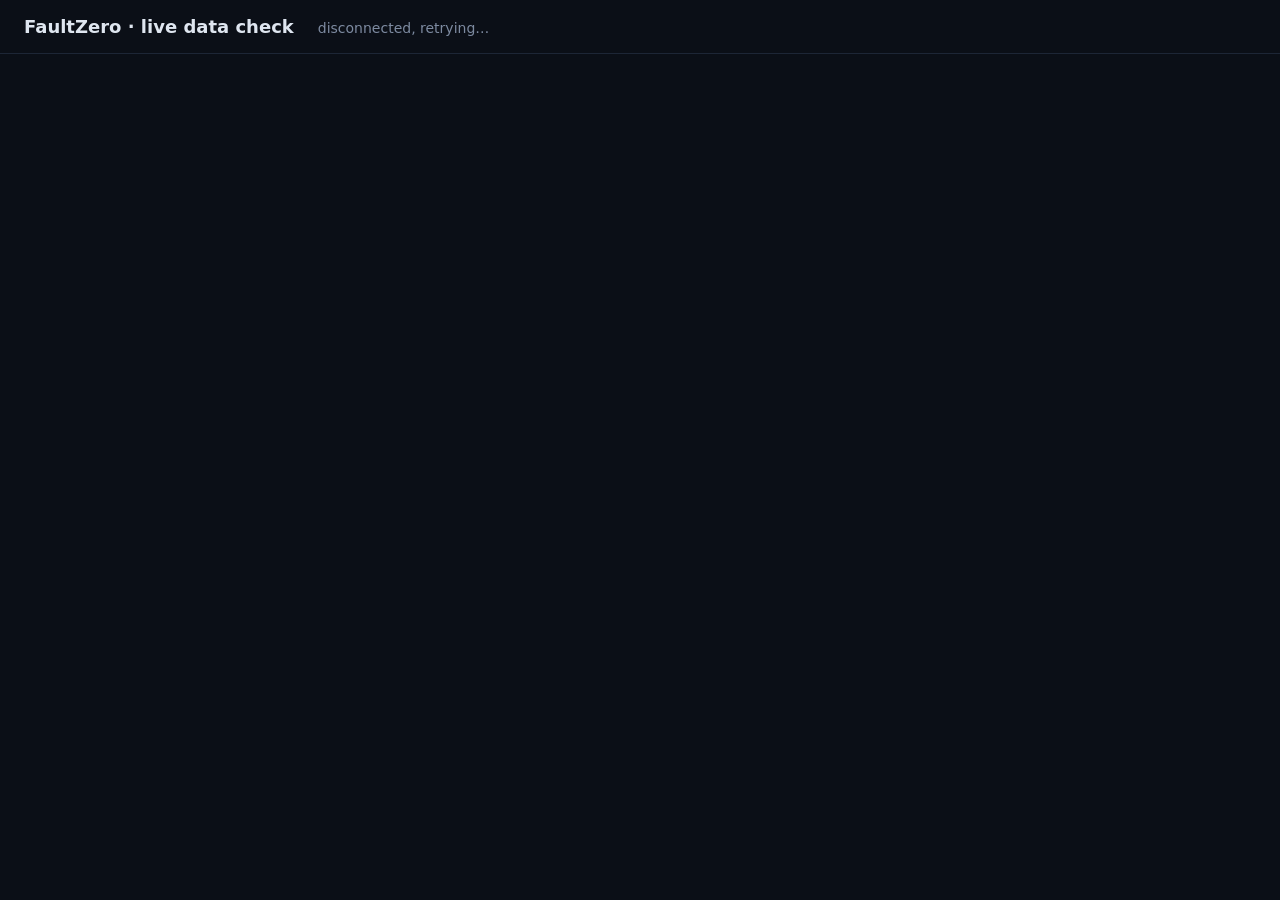
==== frontend/index.html @ 606e4df6 "Add backend server, fake live data, facility layout and formats" ====
<!DOCTYPE html>
<html lang="en">
<head>
<meta charset="utf-8">
<meta name="viewport" content="width=device-width, initial-scale=1">
<title>FaultZero · live check</title>
<style>
  body { margin: 0; font-family: system-ui, sans-serif; background: #0b0f17; color: #dfe6f0; }
  header { padding: 16px 24px; display: flex; gap: 24px; align-items: baseline; border-bottom: 1px solid #1d2636; }
  h1 { font-size: 18px; margin: 0; }
  .muted { color: #7d8aa0; font-size: 14px; }
  .bar { padding: 12px 24px; display: flex; gap: 8px; flex-wrap: wrap; }
  button { background: #1a2333; color: #dfe6f0; border: 1px solid #2c3a52; border-radius: 6px; padding: 8px 12px; cursor: pointer; }
  button:hover { border-color: #4b6a9b; }
  .grid { padding: 12px 24px; display: grid; grid-template-columns: repeat(auto-fill, minmax(150px, 1fr)); gap: 8px; }
  .tile { border-radius: 8px; padding: 10px; background: #121a27; border: 1px solid #1d2636; font-size: 13px; }
  .tile b { display: block; margin-bottom: 4px; }
  .ok { border-left: 4px solid #2e9e6a; }
  .warning, .degrading, .on_battery { border-left: 4px solid #e0a526; }
  .critical, .tripped, .depleted, .offline, .down, .no_power { border-left: 4px solid #e5484d; }
  .standby { border-left: 4px solid #4b6a9b; }
</style>
</head>
<body>
<header>
  <h1>FaultZero · live data check</h1>
  <span class="muted" id="clock">connecting…</span>
</header>
<div class="bar" id="buttons"></div>
<div class="grid" id="grid"></div>
<script>
  const fmt = v => (typeof v === "number" ? v.toFixed(1) : v);
  const skip = new Set(["status"]);

  async function post(url, body) {
    await fetch(url, { method: "POST", headers: { "Content-Type": "application/json" }, body: JSON.stringify(body || {}) });
  }

  async function setupButtons() {
    const opts = await (await fetch("/api/options")).json();
    const bar = document.getElementById("buttons");
    const add = (label, fn) => { const b = document.createElement("button"); b.textContent = label; b.onclick = fn; bar.appendChild(b); };
    opts.failures.forEach(k => add("Break: " + k, () => post("/api/inject", { kind: k })));
    opts.actions.forEach(a => add("Fix: " + a, () => post("/api/action", { action: a })));
    add("Reset", () => post("/api/reset"));
  }

  function render(snap) {
    document.getElementById("clock").textContent =
      `sim minute ${snap.minute} · ${snap.t.replace("T", " ")} · outdoor ${snap.outdoor_temp_c}°C`;
    const grid = document.getElementById("grid");
    grid.innerHTML = "";
    for (const [id, a] of Object.entries(snap.assets)) {
      const div = document.createElement("div");
      div.className = "tile " + a.status;
      const lines = Object.entries(a).filter(([k]) => !skip.has(k)).map(([k, v]) => `${k}: ${fmt(v)}`).join("<br>");
      div.innerHTML = `<b>${id} · ${a.status}</b>${lines}`;
      grid.appendChild(div);
    }
  }

  setupButtons();
  const es = new EventSource("/api/stream");
  es.onmessage = e => render(JSON.parse(e.data));
  es.onerror = () => (document.getElementById("clock").textContent = "disconnected, retrying…");
</script>
</body>
</html>
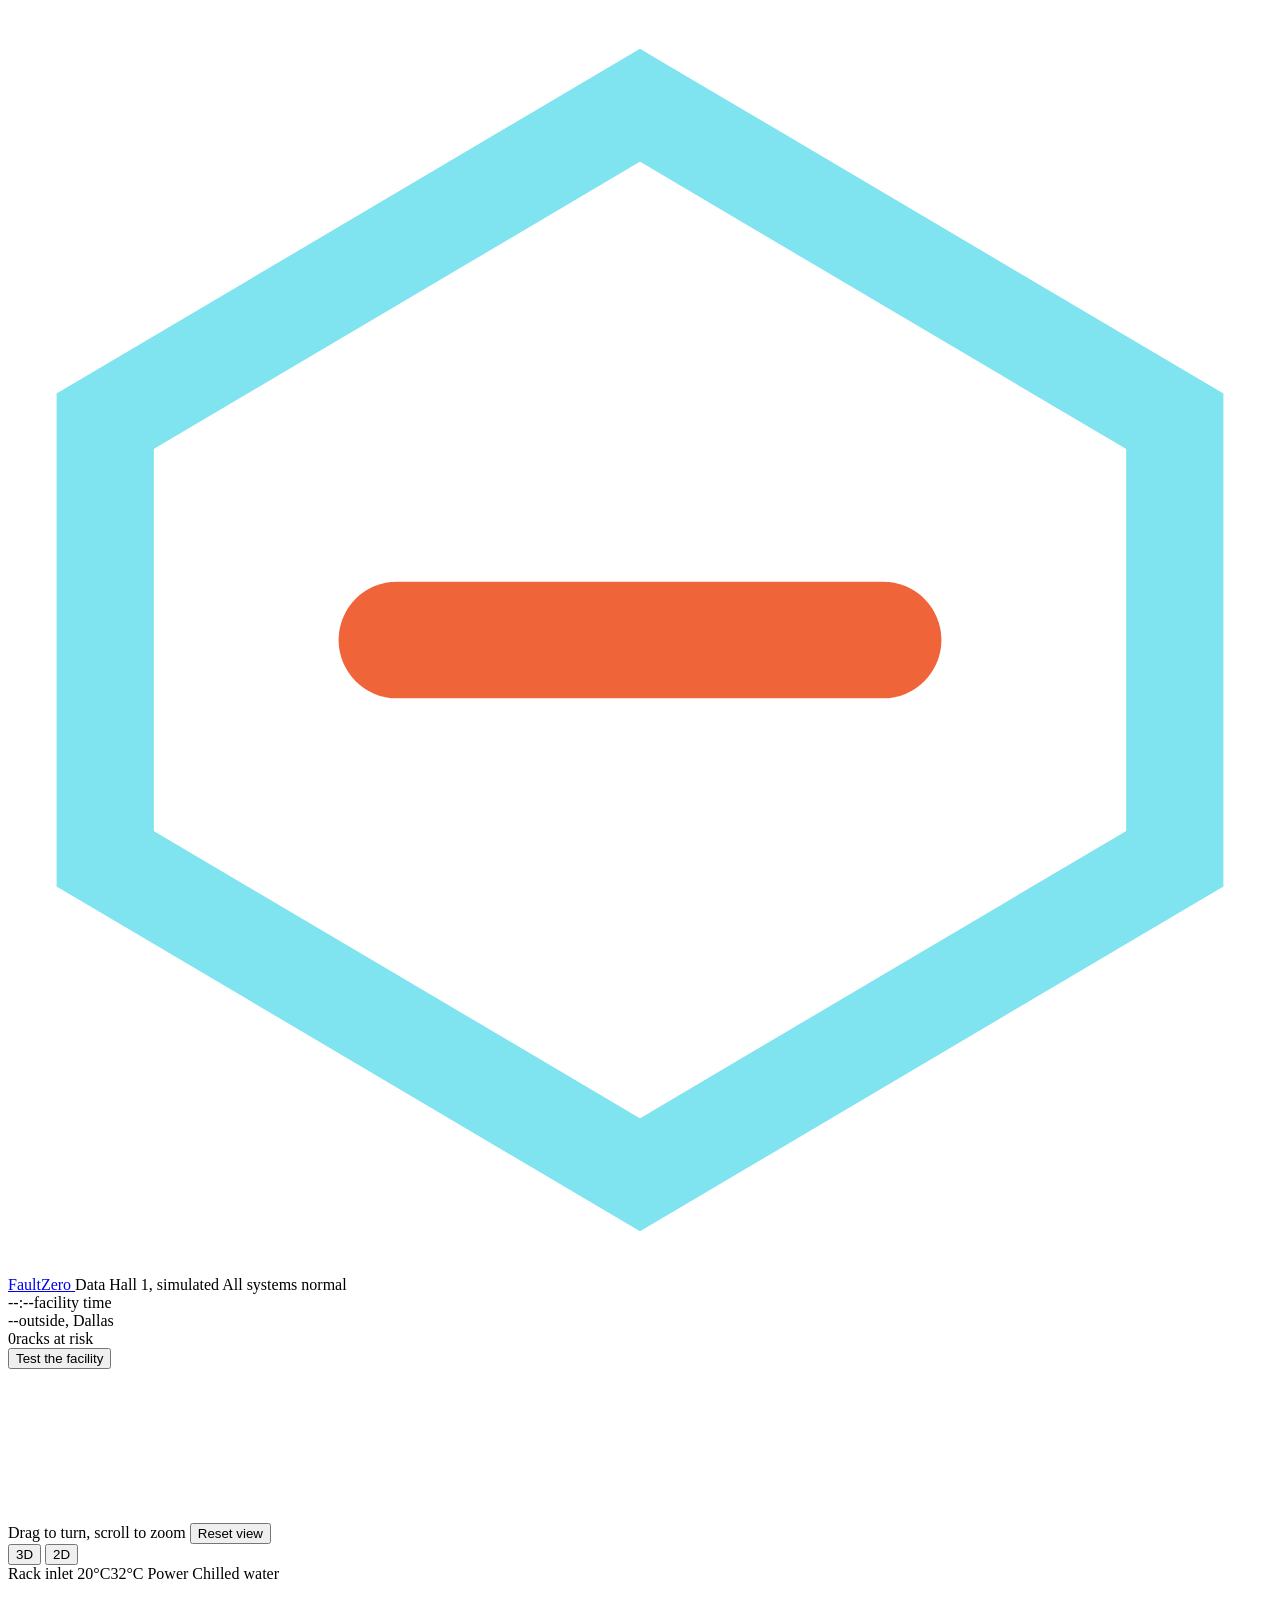
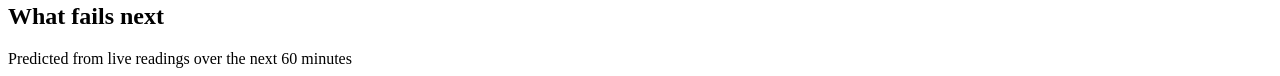
==== commit 2b7e912b: "Add Nemotron agent, cinematic story page and failure effects" ====
--- a/frontend/index.html
+++ b/frontend/index.html
@@ -3,66 +3,87 @@
 <head>
 <meta charset="utf-8">
 <meta name="viewport" content="width=device-width, initial-scale=1">
-<title>FaultZero · live check</title>
-<style>
-  body { margin: 0; font-family: system-ui, sans-serif; background: #0b0f17; color: #dfe6f0; }
-  header { padding: 16px 24px; display: flex; gap: 24px; align-items: baseline; border-bottom: 1px solid #1d2636; }
-  h1 { font-size: 18px; margin: 0; }
-  .muted { color: #7d8aa0; font-size: 14px; }
-  .bar { padding: 12px 24px; display: flex; gap: 8px; flex-wrap: wrap; }
-  button { background: #1a2333; color: #dfe6f0; border: 1px solid #2c3a52; border-radius: 6px; padding: 8px 12px; cursor: pointer; }
-  button:hover { border-color: #4b6a9b; }
-  .grid { padding: 12px 24px; display: grid; grid-template-columns: repeat(auto-fill, minmax(150px, 1fr)); gap: 8px; }
-  .tile { border-radius: 8px; padding: 10px; background: #121a27; border: 1px solid #1d2636; font-size: 13px; }
-  .tile b { display: block; margin-bottom: 4px; }
-  .ok { border-left: 4px solid #2e9e6a; }
-  .warning, .degrading, .on_battery { border-left: 4px solid #e0a526; }
-  .critical, .tripped, .depleted, .offline, .down, .no_power { border-left: 4px solid #e5484d; }
-  .standby { border-left: 4px solid #4b6a9b; }
-</style>
+<title>FaultZero</title>
+<link rel="preconnect" href="https://fonts.googleapis.com">
+<link rel="preconnect" href="https://fonts.gstatic.com" crossorigin>
+<link href="https://fonts.googleapis.com/css2?family=Barlow:wght@400;600;700&family=Barlow+Condensed:wght@500;600&display=swap" rel="stylesheet">
+<link rel="stylesheet" href="/static/styles.css">
 </head>
 <body>
-<header>
-  <h1>FaultZero · live data check</h1>
-  <span class="muted" id="clock">connecting…</span>
-</header>
-<div class="bar" id="buttons"></div>
-<div class="grid" id="grid"></div>
-<script>
-  const fmt = v => (typeof v === "number" ? v.toFixed(1) : v);
-  const skip = new Set(["status"]);
+<div class="screen-flash" id="screen-flash" aria-hidden="true"></div>
+<div class="app">
+  <header class="top">
+    <a class="brand" href="/" title="Back to the story">
+      <svg class="brand-mark" viewBox="0 0 26 26" aria-hidden="true">
+        <path d="M13 2 24 8.5v9L13 24 2 17.5v-9Z" fill="none" stroke="#7fe3f0" stroke-width="2"/>
+        <path d="M8 13h10" stroke="#f0643a" stroke-width="2.4" stroke-linecap="round"/>
+      </svg>
+      <span class="brand-name">FaultZero</span>
+    </a>
+    <span class="facility">Data Hall 1, simulated</span>
+    <span class="status" id="status">All systems normal</span>
 
-  async function post(url, body) {
-    await fetch(url, { method: "POST", headers: { "Content-Type": "application/json" }, body: JSON.stringify(body || {}) });
-  }
+    <div class="readouts">
+      <div class="readout"><span class="num" id="clock">--:--</span><span class="lbl">facility time</span></div>
+      <div class="readout"><span class="num" id="outdoor">--</span><span class="lbl">outside, Dallas</span></div>
+      <div class="readout risk zero" id="risk-wrap"><span class="num" id="risk">0</span><span class="lbl">racks at risk</span></div>
+    </div>
 
-  async function setupButtons() {
-    const opts = await (await fetch("/api/options")).json();
-    const bar = document.getElementById("buttons");
-    const add = (label, fn) => { const b = document.createElement("button"); b.textContent = label; b.onclick = fn; bar.appendChild(b); };
-    opts.failures.forEach(k => add("Break: " + k, () => post("/api/inject", { kind: k })));
-    opts.actions.forEach(a => add("Fix: " + a, () => post("/api/action", { action: a })));
-    add("Reset", () => post("/api/reset"));
-  }
+    <div class="menu-wrap">
+      <button class="btn" id="menu-btn" aria-haspopup="true" aria-expanded="false">Test the facility</button>
+      <div class="menu" id="menu" hidden>
+        <h3>Break something</h3>
+        <div id="menu-break"></div>
+        <hr>
+        <h3>Fix something</h3>
+        <div id="menu-fix"></div>
+        <hr>
+        <button id="calm-btn">Turn off animations</button>
+        <button id="reset-btn">Reset the facility</button>
+      </div>
+    </div>
+  </header>
 
-  function render(snap) {
-    document.getElementById("clock").textContent =
-      `sim minute ${snap.minute} · ${snap.t.replace("T", " ")} · outdoor ${snap.outdoor_temp_c}°C`;
-    const grid = document.getElementById("grid");
-    grid.innerHTML = "";
-    for (const [id, a] of Object.entries(snap.assets)) {
-      const div = document.createElement("div");
-      div.className = "tile " + a.status;
-      const lines = Object.entries(a).filter(([k]) => !skip.has(k)).map(([k, v]) => `${k}: ${fmt(v)}`).join("<br>");
-      div.innerHTML = `<b>${id} · ${a.status}</b>${lines}`;
-      grid.appendChild(div);
-    }
-  }
+  <main class="map" id="map" aria-label="Data hall floor map">
+    <div id="three" class="three"></div>
+    <svg id="svg" role="img" aria-label="Isometric map of the data hall"></svg>
+    <div class="view-tools" id="view-tools">
+      <span id="view-hint">Drag to turn, scroll to zoom</span>
+      <button class="btn" id="view-reset">Reset view</button>
+      <div class="switch" id="view-switch" role="group" aria-label="Map view">
+        <button id="view-3d" aria-pressed="true">3D</button>
+        <button id="view-2d" aria-pressed="false">2D</button>
+      </div>
+    </div>
+    <div class="tip" id="tip" hidden></div>
+    <div class="legend" aria-hidden="true">
+      <span>Rack inlet 20°C</span><span class="ramp"></span><span>32°C</span>
+      <span><i class="key-line" style="color: var(--power)"></i>Power</span>
+      <span><i class="key-line" style="color: var(--water)"></i>Chilled water</span>
+    </div>
+  </main>
 
-  setupButtons();
-  const es = new EventSource("/api/stream");
-  es.onmessage = e => render(JSON.parse(e.data));
-  es.onerror = () => (document.getElementById("clock").textContent = "disconnected, retrying…");
+  <aside class="side" id="side">
+    <div id="slot-incident" aria-live="polite"></div>
+    <div id="slot-agent" aria-live="polite"></div>
+    <div id="slot-asset"></div>
+  </aside>
+
+  <section class="time" aria-label="Predicted cascade">
+    <div class="time-head">
+      <h2>What fails next</h2>
+      <span id="time-sub">Predicted from live readings over the next 60 minutes</span>
+    </div>
+    <div class="track" id="track"></div>
+    <div class="chain" id="chain"></div>
+  </section>
+</div>
+<script type="importmap">
+{ "imports": {
+    "three": "/static/vendor/three.module.js",
+    "three/addons/": "/static/vendor/addons/"
+} }
 </script>
+<script type="module" src="/static/app.js"></script>
 </body>
 </html>
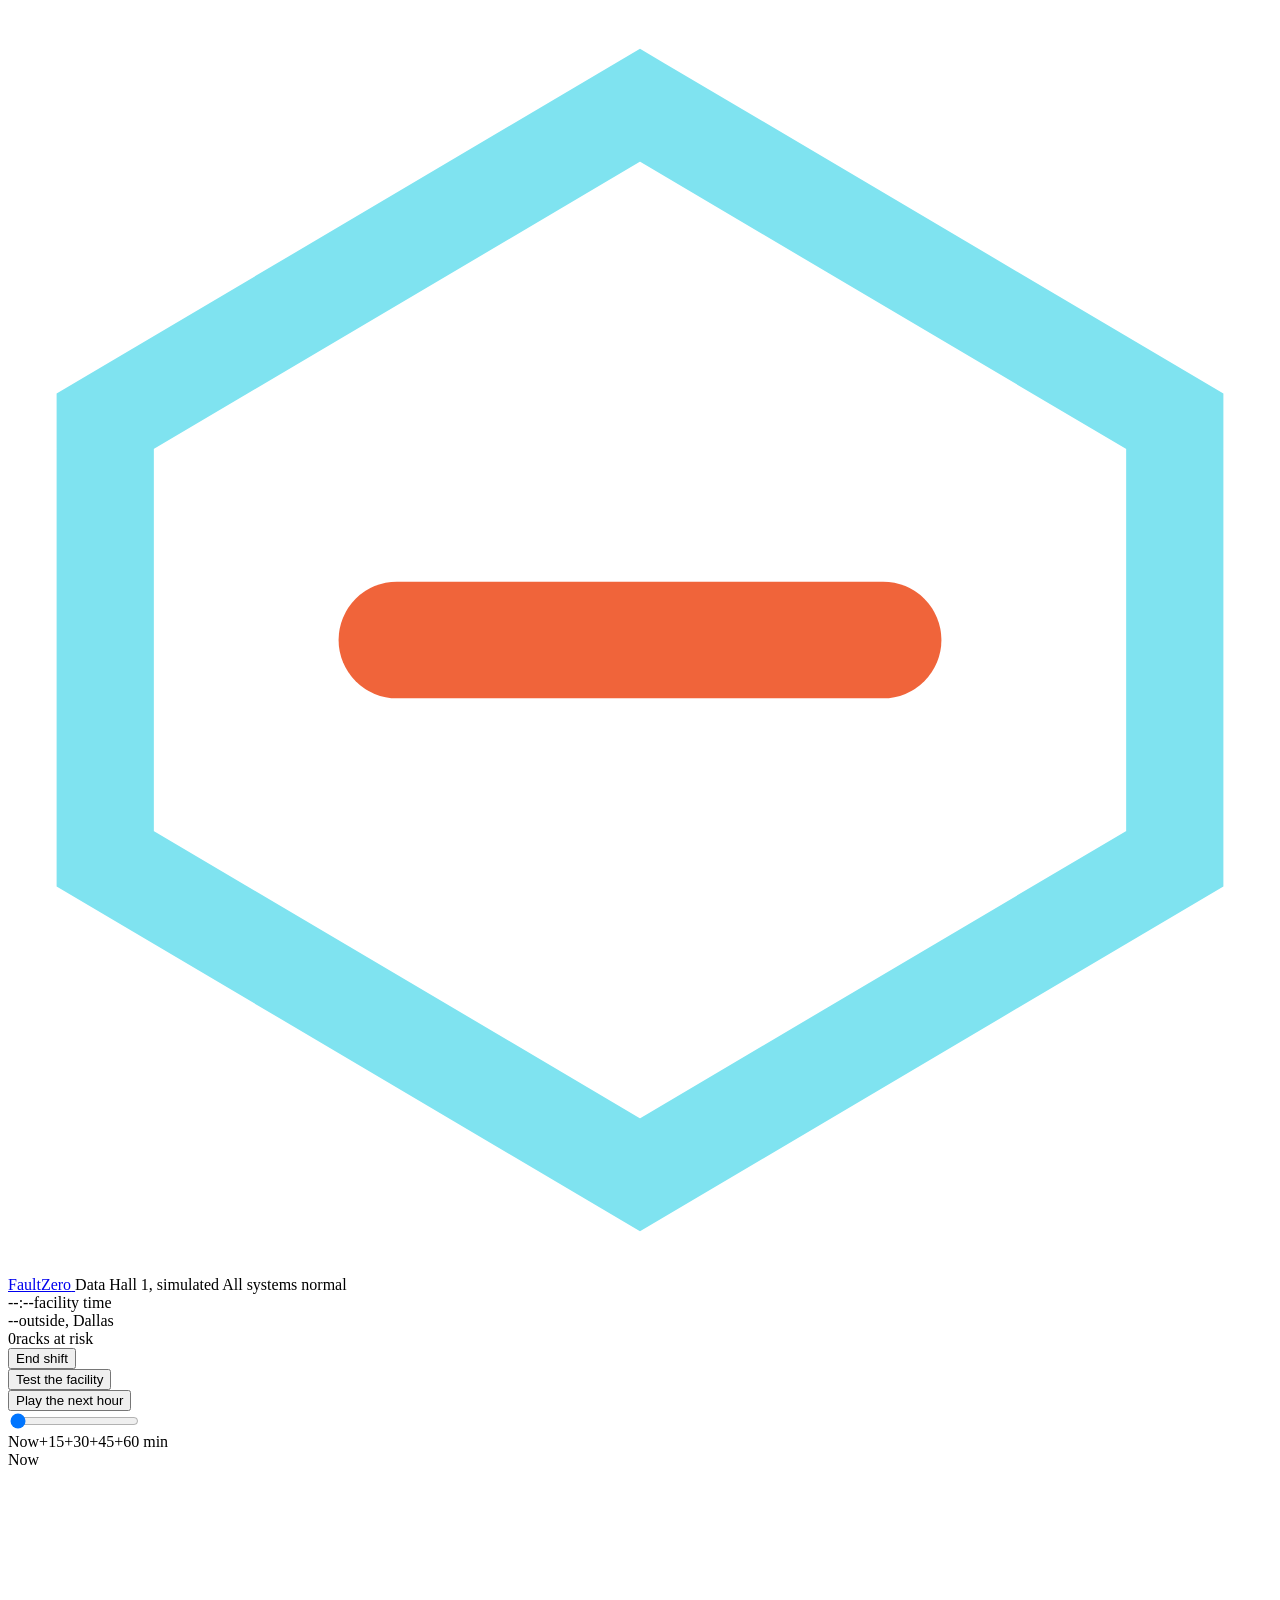
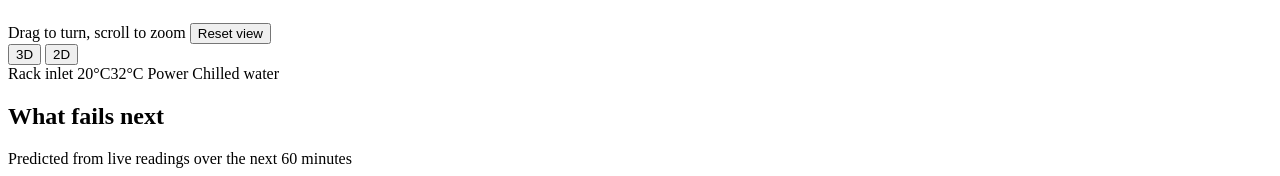
==== commit 8c44698b: "Neon redesign, time scrubber and shift handoff" ====
--- a/frontend/index.html
+++ b/frontend/index.html
@@ -29,6 +29,7 @@
       <div class="readout risk zero" id="risk-wrap"><span class="num" id="risk">0</span><span class="lbl">racks at risk</span></div>
     </div>
 
+    <button class="btn" id="handoff-btn">End shift</button>
     <div class="menu-wrap">
       <button class="btn" id="menu-btn" aria-haspopup="true" aria-expanded="false">Test the facility</button>
       <div class="menu" id="menu" hidden>
@@ -46,6 +47,17 @@
 
   <main class="map" id="map" aria-label="Data hall floor map">
     <div id="three" class="three"></div>
+    <div class="fut-badge" id="fut-badge" aria-live="polite"></div>
+    <div class="future-bar off" id="future-bar" role="group" aria-label="Preview the predicted future">
+      <button class="btn small-btn" id="fut-play" title="Play the next 60 minutes">Play the next hour</button>
+      <div class="fut-track">
+        <input type="range" id="fut-range" min="0" max="60" step="1" value="0" aria-label="Minutes into the future">
+        <div class="fut-ticks" aria-hidden="true"><span>Now</span><span>+15</span><span>+30</span><span>+45</span><span>+60 min</span></div>
+      </div>
+      <span class="fut-label" id="fut-label">Now</span>
+      <div class="fut-plans" id="fut-plans" aria-label="Which future"></div>
+      <button class="btn ghost small-btn" id="fut-back" hidden>Back to now</button>
+    </div>
     <svg id="svg" role="img" aria-label="Isometric map of the data hall"></svg>
     <div class="view-tools" id="view-tools">
       <span id="view-hint">Drag to turn, scroll to zoom</span>
@@ -74,10 +86,39 @@
       <h2>What fails next</h2>
       <span id="time-sub">Predicted from live readings over the next 60 minutes</span>
     </div>
-    <div class="track" id="track"></div>
-    <div class="chain" id="chain"></div>
+    <div class="tl" id="tl">
+      <div class="tl-now chamfer" id="tl-now"></div>
+      <div class="tl-track" id="tl-track"></div>
+    </div>
   </section>
 </div>
+<div class="handoff" id="handoff" role="dialog" aria-modal="true" aria-labelledby="ho-title" hidden>
+  <div class="ho-panel">
+    <header class="ho-top">
+      <div><h2 id="ho-title">Shift handoff</h2><p id="ho-sub">Loading…</p></div>
+      <button class="btn ghost" id="ho-close" aria-label="Close handoff">Close</button>
+    </header>
+    <div class="ho-grid">
+      <section class="ho-replay" aria-label="What happened this shift">
+        <div class="ho-head"><h3>What happened</h3><button class="btn small-btn" id="ho-play">Replay</button></div>
+        <ol class="ho-timeline" id="ho-timeline"></ol>
+      </section>
+      <section class="ho-brief" aria-label="Brief for the next operator">
+        <div class="ho-status" id="ho-status"></div>
+        <h3>Still open</h3><ul id="ho-open"></ul>
+        <h3>Watch next</h3><ul id="ho-watch"></ul>
+        <h3>Decisions this shift</h3><ul id="ho-dec"></ul>
+        <form class="ho-ack" id="ho-ack">
+          <label for="ho-name">Incoming operator</label>
+          <div class="ho-ack-row"><input id="ho-name" autocomplete="name" placeholder="Your name" required>
+          <button class="btn approve" type="submit">Acknowledge handoff</button></div>
+        </form>
+        <p class="ok-note" id="ho-acked" hidden></p>
+      </section>
+    </div>
+  </div>
+</div>
+
 <script type="importmap">
 { "imports": {
     "three": "/static/vendor/three.module.js",
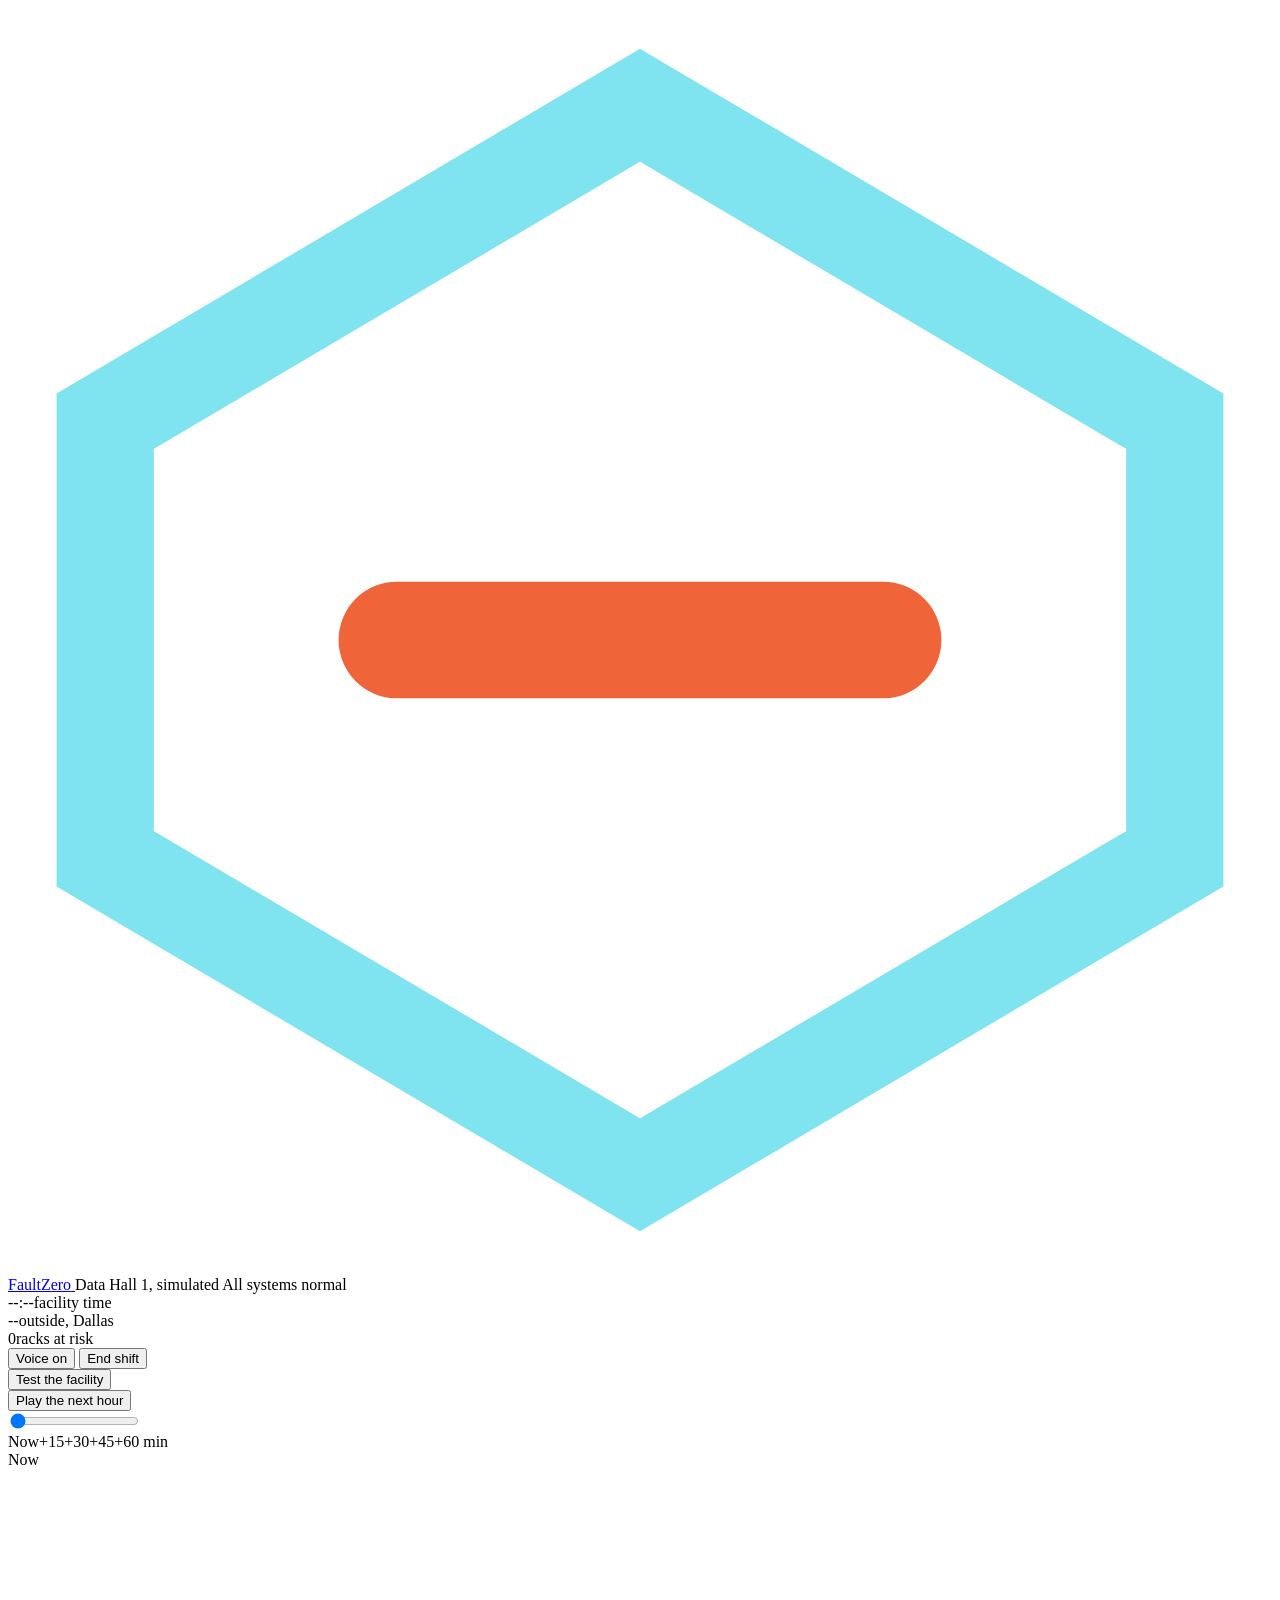
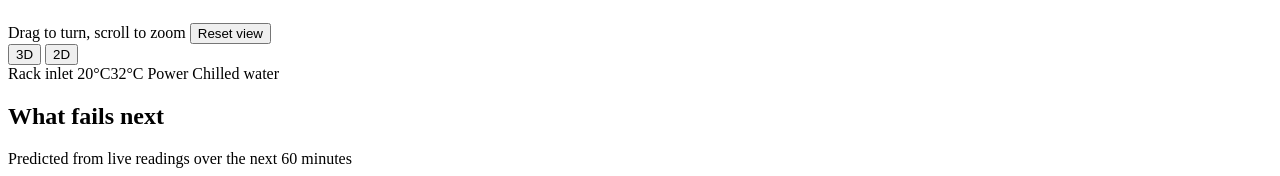
==== commit d669ab76: "Head-start race, voice briefing, failure severity" ====
--- a/frontend/index.html
+++ b/frontend/index.html
@@ -29,6 +29,7 @@
       <div class="readout risk zero" id="risk-wrap"><span class="num" id="risk">0</span><span class="lbl">racks at risk</span></div>
     </div>
 
+    <button class="btn" id="voice-btn" aria-pressed="true" title="Read the agent's briefing aloud">Voice on</button>
     <button class="btn" id="handoff-btn">End shift</button>
     <div class="menu-wrap">
       <button class="btn" id="menu-btn" aria-haspopup="true" aria-expanded="false">Test the facility</button>
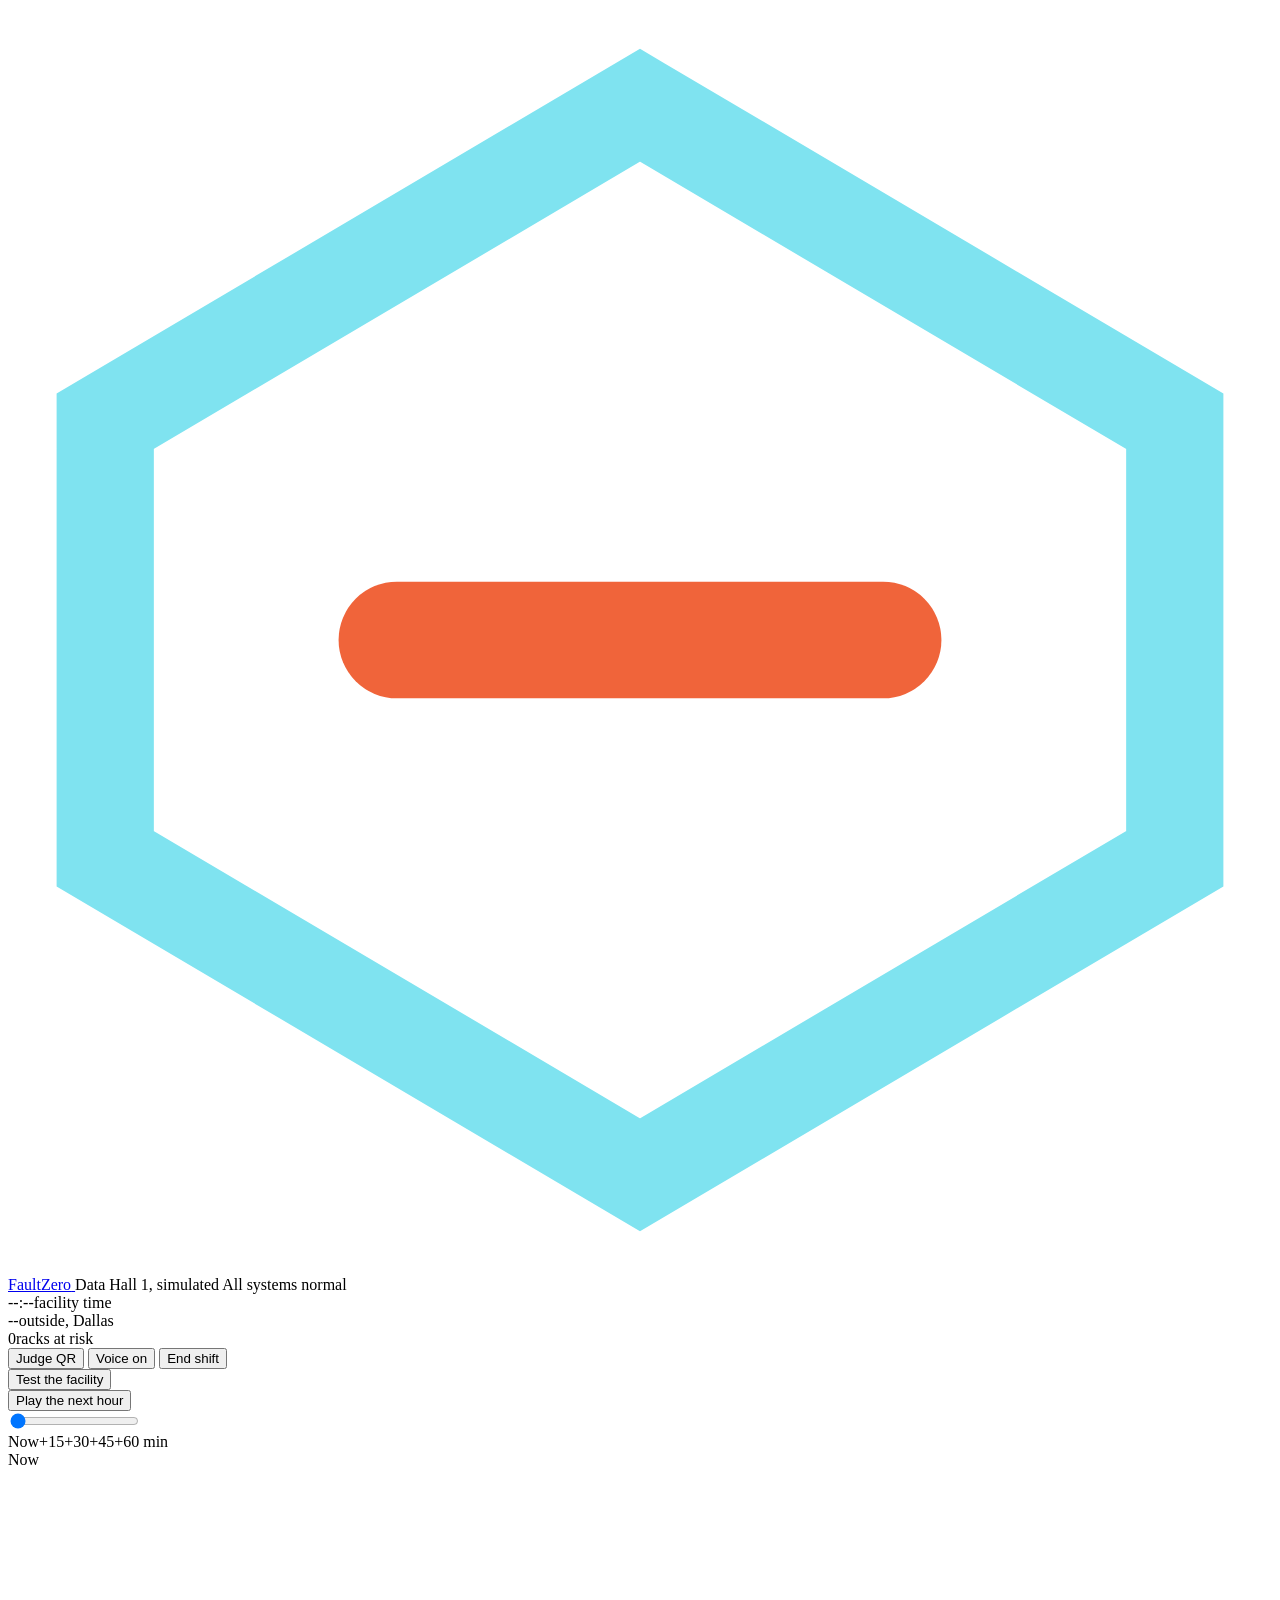
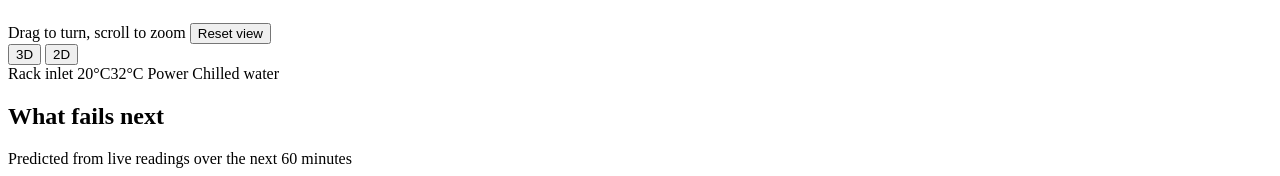
==== commit d89d5451: "Add judge QR code" ====
--- a/frontend/index.html
+++ b/frontend/index.html
@@ -29,6 +29,7 @@
       <div class="readout risk zero" id="risk-wrap"><span class="num" id="risk">0</span><span class="lbl">racks at risk</span></div>
     </div>
 
+    <button class="btn judge-btn" id="qr-btn" title="Show a QR code so a judge can break the data center from their phone">Judge QR</button>
     <button class="btn" id="voice-btn" aria-pressed="true" title="Read the agent's briefing aloud">Voice on</button>
     <button class="btn" id="handoff-btn">End shift</button>
     <div class="menu-wrap">
@@ -93,6 +94,17 @@
     </div>
   </section>
 </div>
+<div class="qr-modal" id="qr-modal" role="dialog" aria-modal="true" aria-labelledby="qr-title" hidden>
+  <div class="qr-panel chamfer">
+    <button class="btn ghost qr-close" id="qr-close" aria-label="Close">Close</button>
+    <h2 id="qr-title">Break our data center</h2>
+    <p>Scan with your phone camera, pick a failure, and watch this screen.</p>
+    <div class="qr-code" id="qr-code" aria-label="QR code to the break page"></div>
+    <div class="qr-url" id="qr-url"></div>
+    <p class="qr-warn" id="qr-warn" hidden></p>
+  </div>
+</div>
+
 <div class="handoff" id="handoff" role="dialog" aria-modal="true" aria-labelledby="ho-title" hidden>
   <div class="ho-panel">
     <header class="ho-top">
